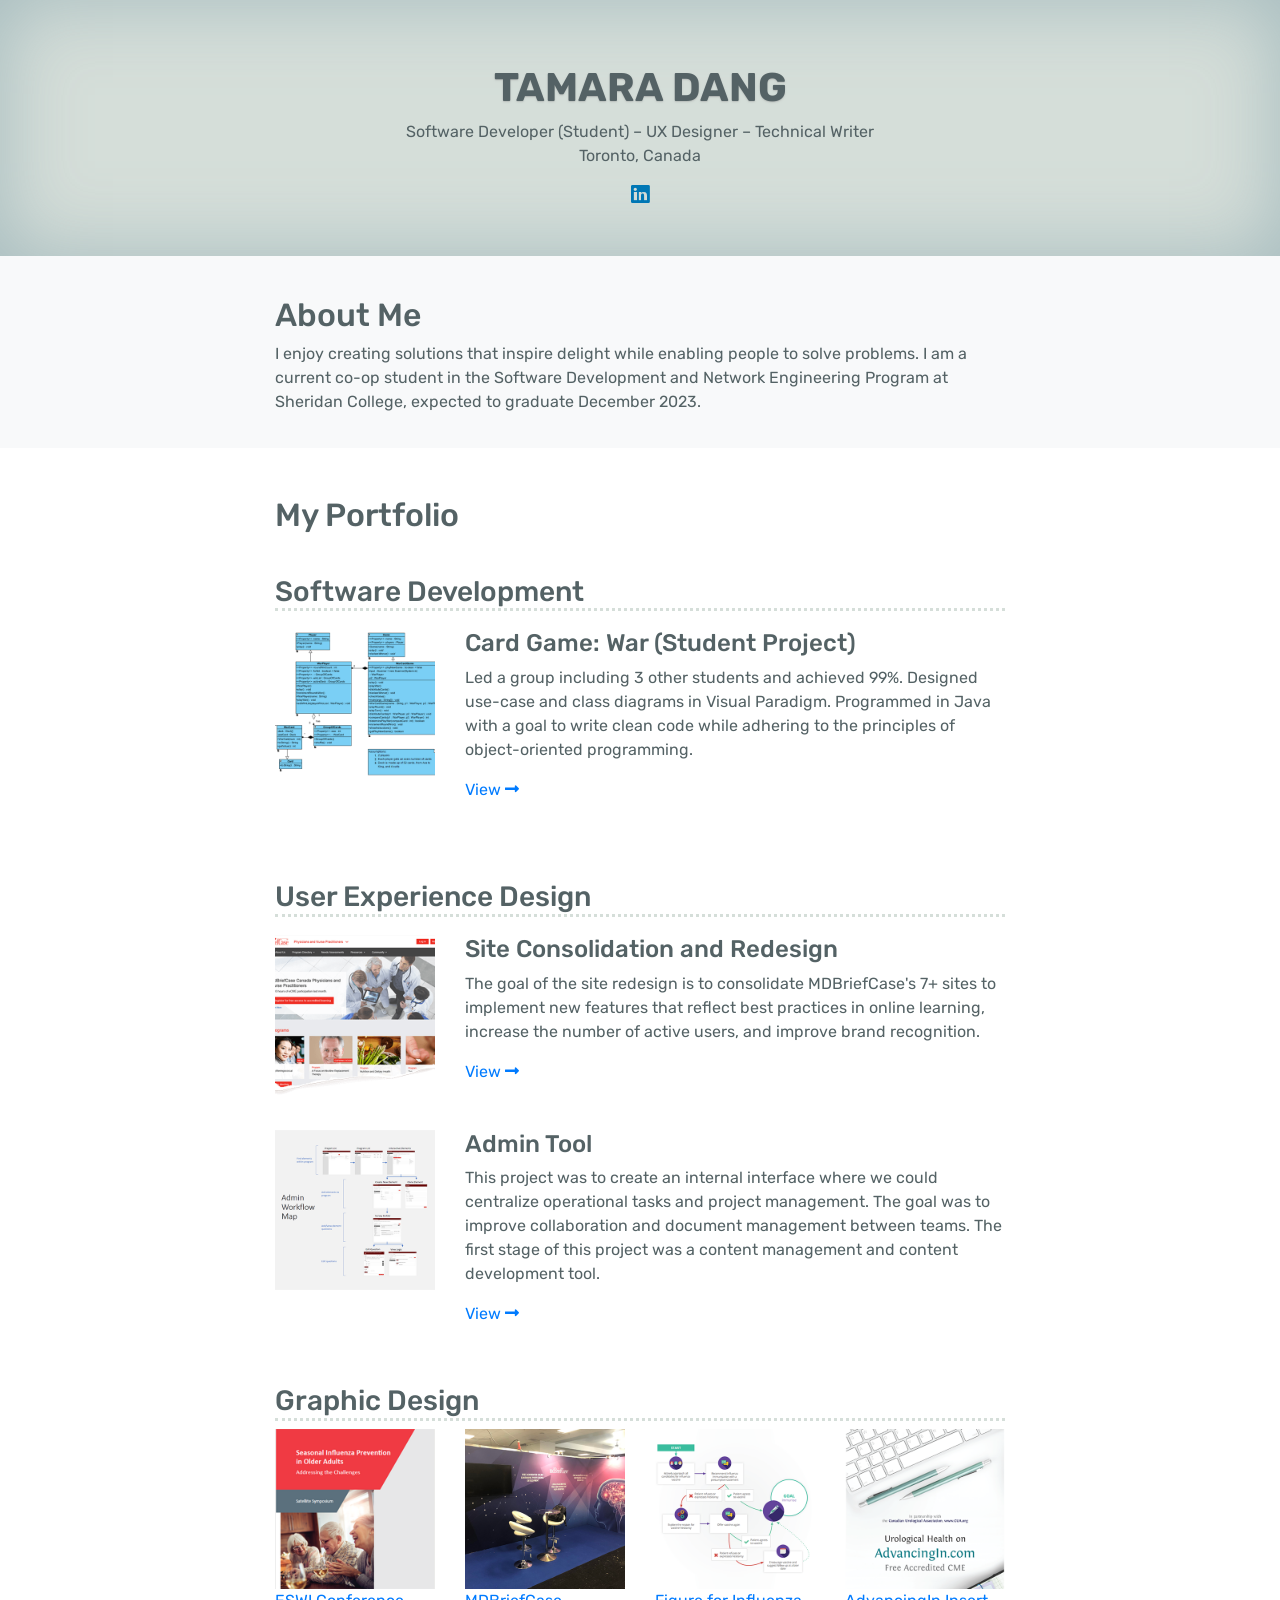
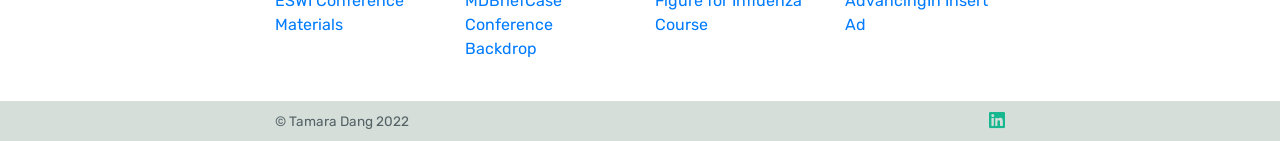
==== index.html @ b5dbda3a "moved portfolio to this repo" ====
<!DOCTYPE html>
<html lang="en">
  <head>
    <meta charset="utf-8">
    <meta name="viewport" content="width=device-width, initial-scale=1, shrink-to-fit=no">
    <meta name="description" content="">
    <meta name="author" content="Tamara Dang">
	<meta name="robots" content="noindex,nofollow">
	
	<title>Tamara Dang | Software Developer (Student) – UX Designer – Technical Writer</title>

    <!-- Lib CSS -->
    <link rel="stylesheet" href="https://maxcdn.bootstrapcdn.com/bootstrap/4.0.0/css/bootstrap.min.css" integrity="sha384-Gn5384xqQ1aoWXA+058RXPxPg6fy4IWvTNh0E263XmFcJlSAwiGgFAW/dAiS6JXm" crossorigin="anonymous">
	<link rel="stylesheet" href="https://use.fontawesome.com/releases/v5.7.2/css/all.css" integrity="sha384-fnmOCqbTlWIlj8LyTjo7mOUStjsKC4pOpQbqyi7RrhN7udi9RwhKkMHpvLbHG9Sr" crossorigin="anonymous">
	
	<!-- Common CSS -->
    <link rel="stylesheet" href="assets/common/css/style.css">

	<!-- Fonts -->
    <link href="https://fonts.googleapis.com/css?family=Rubik" rel="stylesheet"> 
  </head>

  <body>
  <div class="cover">
	  <div class="container text-center">
			<div class="row">
				<div class="col-md-12">
					<h1 class="cover-heading">Tamara Dang</h1>
					<p>Software Developer (Student) – UX Designer – Technical Writer<br/>Toronto, Canada</p>
					<p><a href="https://www.linkedin.com/in/tamaradang/" class="linkedin" title="LinkedIn"><i class="fab fa-linkedin fa-lg"></i></a></p>
				</div>
			</div>
	  </div>
  </div>
  <nav class="navbar navbar-expand-sm navbar-light bg-light justify-content-center">

    <div class="navbar-nav">
	  <div class="container section">
		<div class="row">
			<div class="col-lg-8 offset-lg-2">
			<h2>About Me</h2>
				<p>I enjoy creating solutions that inspire delight while enabling people to solve problems. I am a current co-op student in the Software Development and Network Engineering Program at Sheridan College, expected to graduate December 2023.</p>
			</div>
		</div>
      
    </div>
  </nav>
  
  <div class="container title">
  <div class="row">
		<div class="col-lg-8 offset-lg-2">
			<h2>My Portfolio</h2>
		</div>
	</div>
	</div>
	  <div class="container section">
	<div class="row">
		<div class="col-lg-8 offset-lg-2">
			<h3 class="heading">Software Development</h3>
		</div>
	</div>
	<div class="row" style="margin-bottom:30px;">
		<div class="col-sm-3 col-lg-2 offset-lg-2">
			<a href="https://github.com/tamaradang/WarCardGame"><img src="portfolio/images/WarCardGame_thumb.png" alt="" class="img-fluid"/></a>
		</div>
		<div class="col-sm-9 col-lg-6">
			<h4>Card Game: War (Student Project)</h4>
			<p>Led a group including 3 other students and achieved 99%. Designed use-case and class diagrams in Visual Paradigm. Programmed in Java with a goal to write clean code while adhering to the principles of object-oriented programming.</p>
			<p><a href="https://github.com/tamaradang/WarCardGame">View <i class="fas fa-long-arrow-alt-right"></i></a></p>
		</div>
	</div>
	</div>
	
	<div class="container section">
	<div class="row">
		<div class="col-lg-8 offset-lg-2">
			<h3 class="heading">User Experience Design</h3>
		</div>
	</div>
	<div class="row" style="margin-bottom:30px;">
		<div class="col-sm-3 col-lg-2 offset-lg-2">
			<a href="project/site-redesign/index.html"><img src="portfolio/images/site_redesign_thumb.png" alt="" class="img-fluid"/></a>
		</div>
		<div class="col-sm-9 col-lg-6">
			<h4>Site Consolidation and Redesign</h4>
			<p>The goal of the site redesign is to consolidate MDBriefCase's 7+ sites to implement new features that reflect best practices in online learning, increase the number of active users, and improve brand recognition.</p>
			<p><a href="project/site-redesign/index.html">View <i class="fas fa-long-arrow-alt-right"></i></a></p>
		</div>
	</div>
	<div class="row">
		<div class="col-sm-3 col-lg-2 offset-lg-2">
			<a href="project/admin-interface/index.html"><img src="portfolio/images/admin-tool_thumb.png" alt="" class="img-fluid"/></a>
		</div>
		<div class="col-sm-9 col-lg-6">
			<h4>Admin Tool</h4>
			<p>This project was to create an internal interface where we could centralize operational tasks and project management. The goal was to improve collaboration and document management between teams. The first stage of this project was a content management and content development tool.</p>
			<p><a href="project/admin-interface/index.html">View <i class="fas fa-long-arrow-alt-right"></i></a></p>
		</div>
	</div>
	</div>
	
	<!--<div class="container section">
	<div class="row">
		<div class="col-lg-8 offset-lg-2">
			<h3 class="heading">Technical Writing</h3>
		</div>
	</div>
	<div class="row" style="margin-bottom:30px;">
		<div class="col-sm-3 col-lg-2 offset-lg-2">
			<a href="portfolio/technical-writing/crosswalk.html"><img src="portfolio/images/crosswalk_thumb.png" alt="" class="img-fluid"/></a>
		</div>
		<div class="col-sm-9 col-lg-6">
			<h4>Crosswalk: A Game Guide (Student Project)</h4>
			<p>End user documentation created as a project for TCN800 - Technical Writing II. The deliverables included a documentation plan and the final user manual.</p>
			<p><a href="portfolio/technical-writing/crosswalk.html">View <i class="fas fa-long-arrow-alt-right"></i></a></p>
		</div>
	</div>
	</div>-->
	
	<div class="container section">
	<div class="row">
		<div class="col-lg-8 offset-lg-2">
			<h3 class="heading">Graphic Design</h3>
			
			<div class="row">
				<div class="col-sm-3">
					<a href="portfolio/graphic-design/ESWI-conference.html"><img src="portfolio/images/ESWI_thumb.png" alt="" class="img-fluid"/>ESWI Conference Materials</a>
				</div>
				<div class="col-sm-3">
					<a href="portfolio/graphic-design/MDBC-backdrop.html"><img src="portfolio/images/backdrop_thumb.png" alt="" class="img-fluid"/>
					MDBriefCase Conference Backdrop</a>
				</div>
				<div class="col-sm-3">
					<a href="portfolio/graphic-design/Influenza-figure.html"><img src="portfolio/images/Figure_thumb.png" alt="" class="img-fluid"/>
					Figure for Influenza Course</a>
				</div>
				<div class="col-sm-3">
					<a href="portfolio/graphic-design/AdvancingIn-Insert.html"><img src="portfolio/images/AI_insert_thumb.png" alt="" class="img-fluid"/>
					AdvancingIn Insert Ad</a>
				</div>
			</div>
		</div>
	</div>
	
	<!--<div class="row">
		<div class="col-md-8 offset-md-2">
			<h3>Technical Writing</h3>
		</div>
	</div>-->
  </div>
  
  <footer>
    <div class="container">
		<div class="row">
			<div class="col-sm-6 col-lg-4 offset-lg-2 text-xs-center">
			&copy; Tamara Dang 2022
			</div>
			<div class="col-sm-6 col-lg-4 text-right text-xs-center">
			<a href="https://www.linkedin.com/in/tamaradang/" class="linkedin" title="LinkedIn"><i class="fab fa-linkedin fa-lg"></i></a>
			</div>
		</div>
	</div>
  </footer>

  	  
  


    <!-- jQuery first, then Tether, then Bootstrap JS. -->
    <script src="https://code.jquery.com/jquery-3.2.1.slim.min.js" integrity="sha384-KJ3o2DKtIkvYIK3UENzmM7KCkRr/rE9/Qpg6aAZGJwFDMVNA/GpGFF93hXpG5KkN" crossorigin="anonymous"></script>
	<script src="https://cdnjs.cloudflare.com/ajax/libs/popper.js/1.12.9/umd/popper.min.js" integrity="sha384-ApNbgh9B+Y1QKtv3Rn7W3mgPxhU9K/ScQsAP7hUibX39j7fakFPskvXusvfa0b4Q" crossorigin="anonymous"></script>
	<script src="https://maxcdn.bootstrapcdn.com/bootstrap/4.0.0/js/bootstrap.min.js" integrity="sha384-JZR6Spejh4U02d8jOt6vLEHfe/JQGiRRSQQxSfFWpi1MquVdAyjUar5+76PVCmYl" crossorigin="anonymous"></script>
  </body>
</html>
---- assets/common/css/style.css ----
html,
body {
  height: 100%;
  font-family: 'Rubik', sans-serif;
  color: #546265;
}

body {

}

/* Links */
.cover a {
	color: #0077b5;
}
.cover a:focus,
.cover a:hover {
  color: #5e807f;
}

.navbar-light .navbar-nav .nav-link:focus, .navbar-light .navbar-nav .nav-link:hover {
    color: #17b890;
}

/* Cover */
.cover {
	padding: 4rem 2rem 2rem;
    background-color: #D5DED9;
    justify-content: center;
	box-shadow: inset 0 0 5rem rgba(153, 178, 183, .8);
}
.cover-heading {
	font-weight: bold;
	text-transform: uppercase;
	text-shadow: 0 .05rem .1rem rgba(155, 155, 155, .5);
}
.title {
	padding-top: 3rem;
}
.section {
	padding-top: 2rem;
}
.section .row {
	margin-bottom: 10px;
}
.image {
	margin: 45px 0;
}
.category {
	color: #5e807f;
}
.view-callout {
	display:inline-block;
	padding: 1rem;
	border: 1px solid #D5DED9;
	width:100%;
	margin: 15px 0;
}
.view-callout i {
	display:inline-block;
	float:left;
	width:40px;
	height:40px;
	color: #17b890;
	line-height:40px;
	text-align:center;
}
.view-callout .item-text {
	margin-left: 50px;
}
footer {
	background-color: #D5DED9;
	font-size: 0.85em;
	padding: 10px;
	margin-top: 30px;
}
footer a,
footer a:focus {
  color: #17b890;
}
footer a:hover {
	color: #5e807f;
}
/* Cover */
.heading {
	border-bottom: 3px dotted #D5DED9;
}
/**/
@media (max-width: 575px) {
  .text-xs-center {
    text-align: center!important;
  } 
}
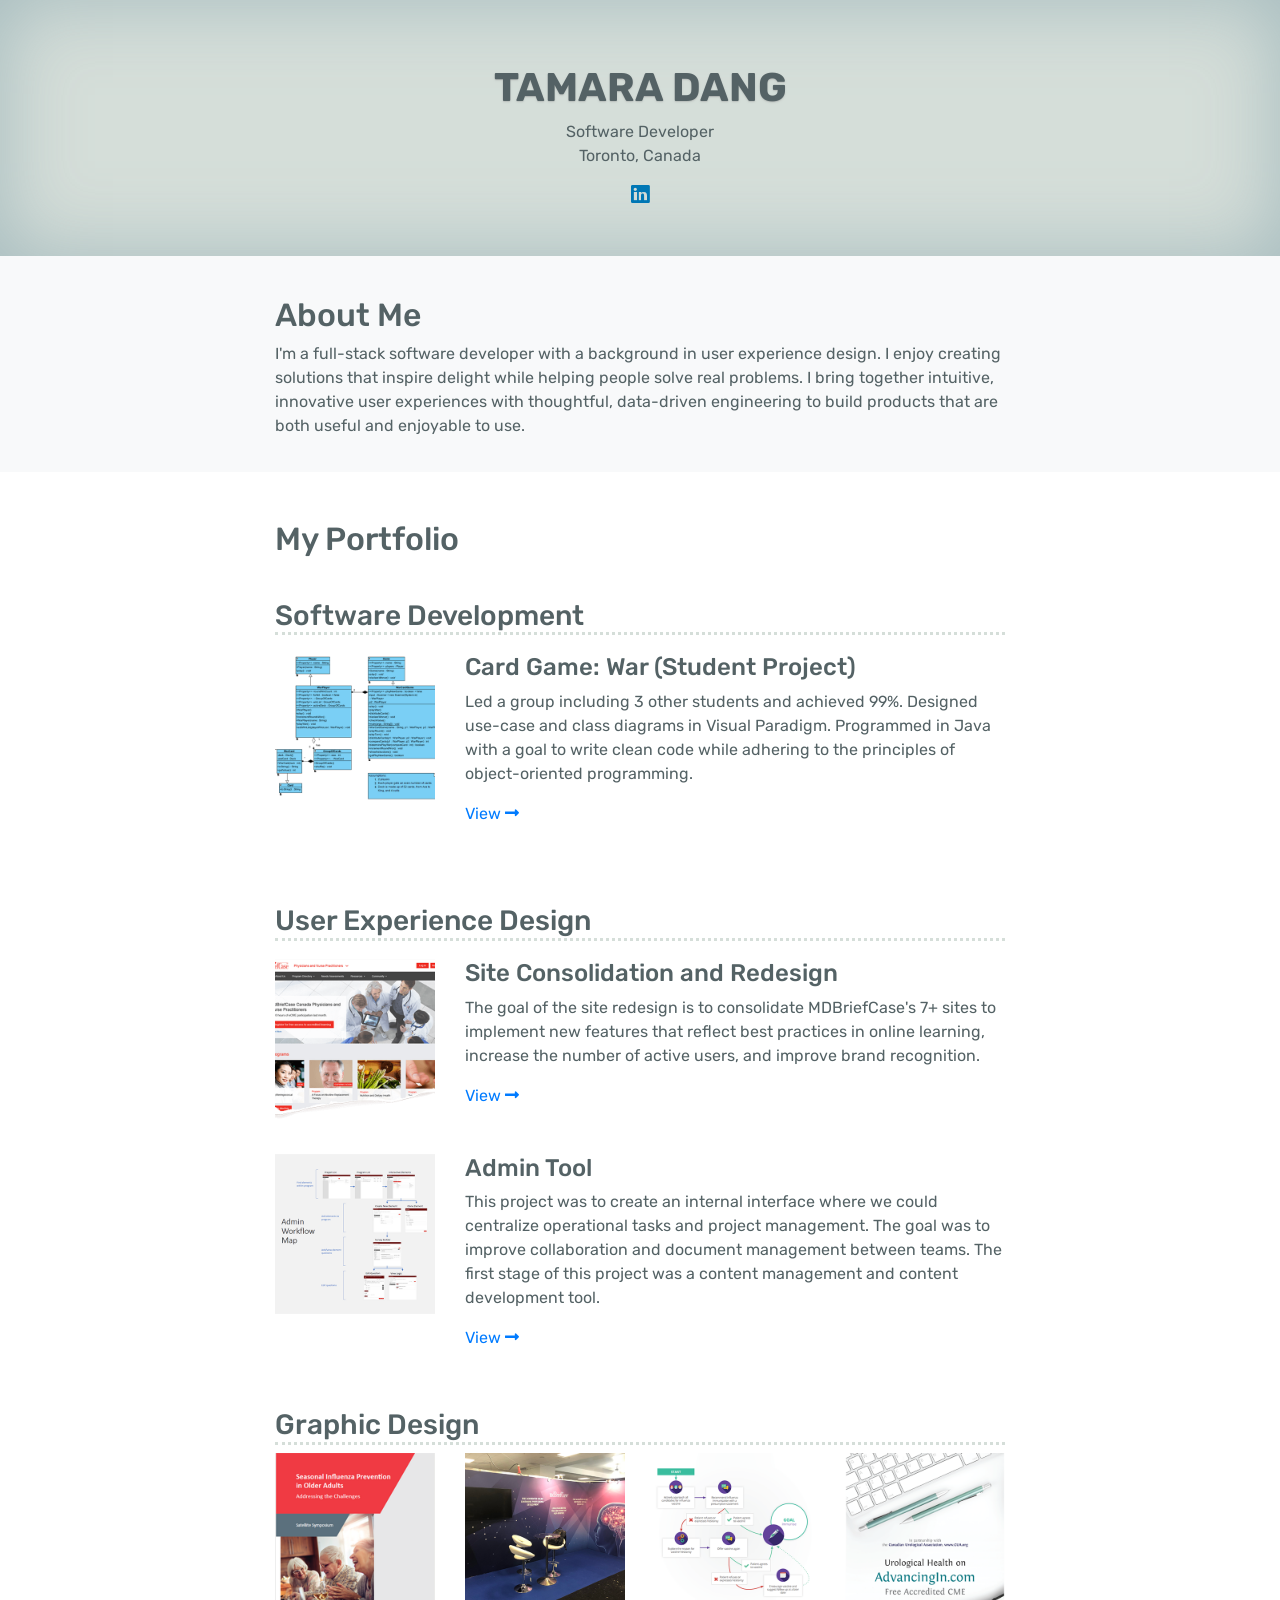
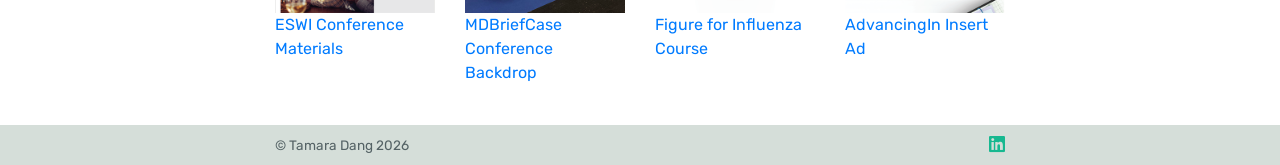
==== commit f0a2be8d: "update for 2026" ====
--- a/index.html
+++ b/index.html
@@ -7,7 +7,7 @@
     <meta name="author" content="Tamara Dang">
 	<meta name="robots" content="noindex,nofollow">
 	
-	<title>Tamara Dang | Software Developer (Student) – UX Designer – Technical Writer</title>
+	<title>Tamara Dang | Software Developer</title>
 
     <!-- Lib CSS -->
     <link rel="stylesheet" href="https://maxcdn.bootstrapcdn.com/bootstrap/4.0.0/css/bootstrap.min.css" integrity="sha384-Gn5384xqQ1aoWXA+058RXPxPg6fy4IWvTNh0E263XmFcJlSAwiGgFAW/dAiS6JXm" crossorigin="anonymous">
@@ -26,7 +26,7 @@
 			<div class="row">
 				<div class="col-md-12">
 					<h1 class="cover-heading">Tamara Dang</h1>
-					<p>Software Developer (Student) – UX Designer – Technical Writer<br/>Toronto, Canada</p>
+					<p>Software Developer<br/>Toronto, Canada</p>
 					<p><a href="https://www.linkedin.com/in/tamaradang/" class="linkedin" title="LinkedIn"><i class="fab fa-linkedin fa-lg"></i></a></p>
 				</div>
 			</div>
@@ -39,7 +39,7 @@
 		<div class="row">
 			<div class="col-lg-8 offset-lg-2">
 			<h2>About Me</h2>
-				<p>I enjoy creating solutions that inspire delight while enabling people to solve problems. I am a current co-op student in the Software Development and Network Engineering Program at Sheridan College, expected to graduate December 2023.</p>
+				<p>I'm a full-stack software developer with a background in user experience design. I enjoy creating solutions that inspire delight while helping people solve real problems. I bring together intuitive, innovative user experiences with thoughtful, data-driven engineering to build products that are both useful and enjoyable to use.</p>
 			</div>
 		</div>
       
@@ -153,7 +153,7 @@
     <div class="container">
 		<div class="row">
 			<div class="col-sm-6 col-lg-4 offset-lg-2 text-xs-center">
-			&copy; Tamara Dang 2022
+			&copy; Tamara Dang 2026
 			</div>
 			<div class="col-sm-6 col-lg-4 text-right text-xs-center">
 			<a href="https://www.linkedin.com/in/tamaradang/" class="linkedin" title="LinkedIn"><i class="fab fa-linkedin fa-lg"></i></a>
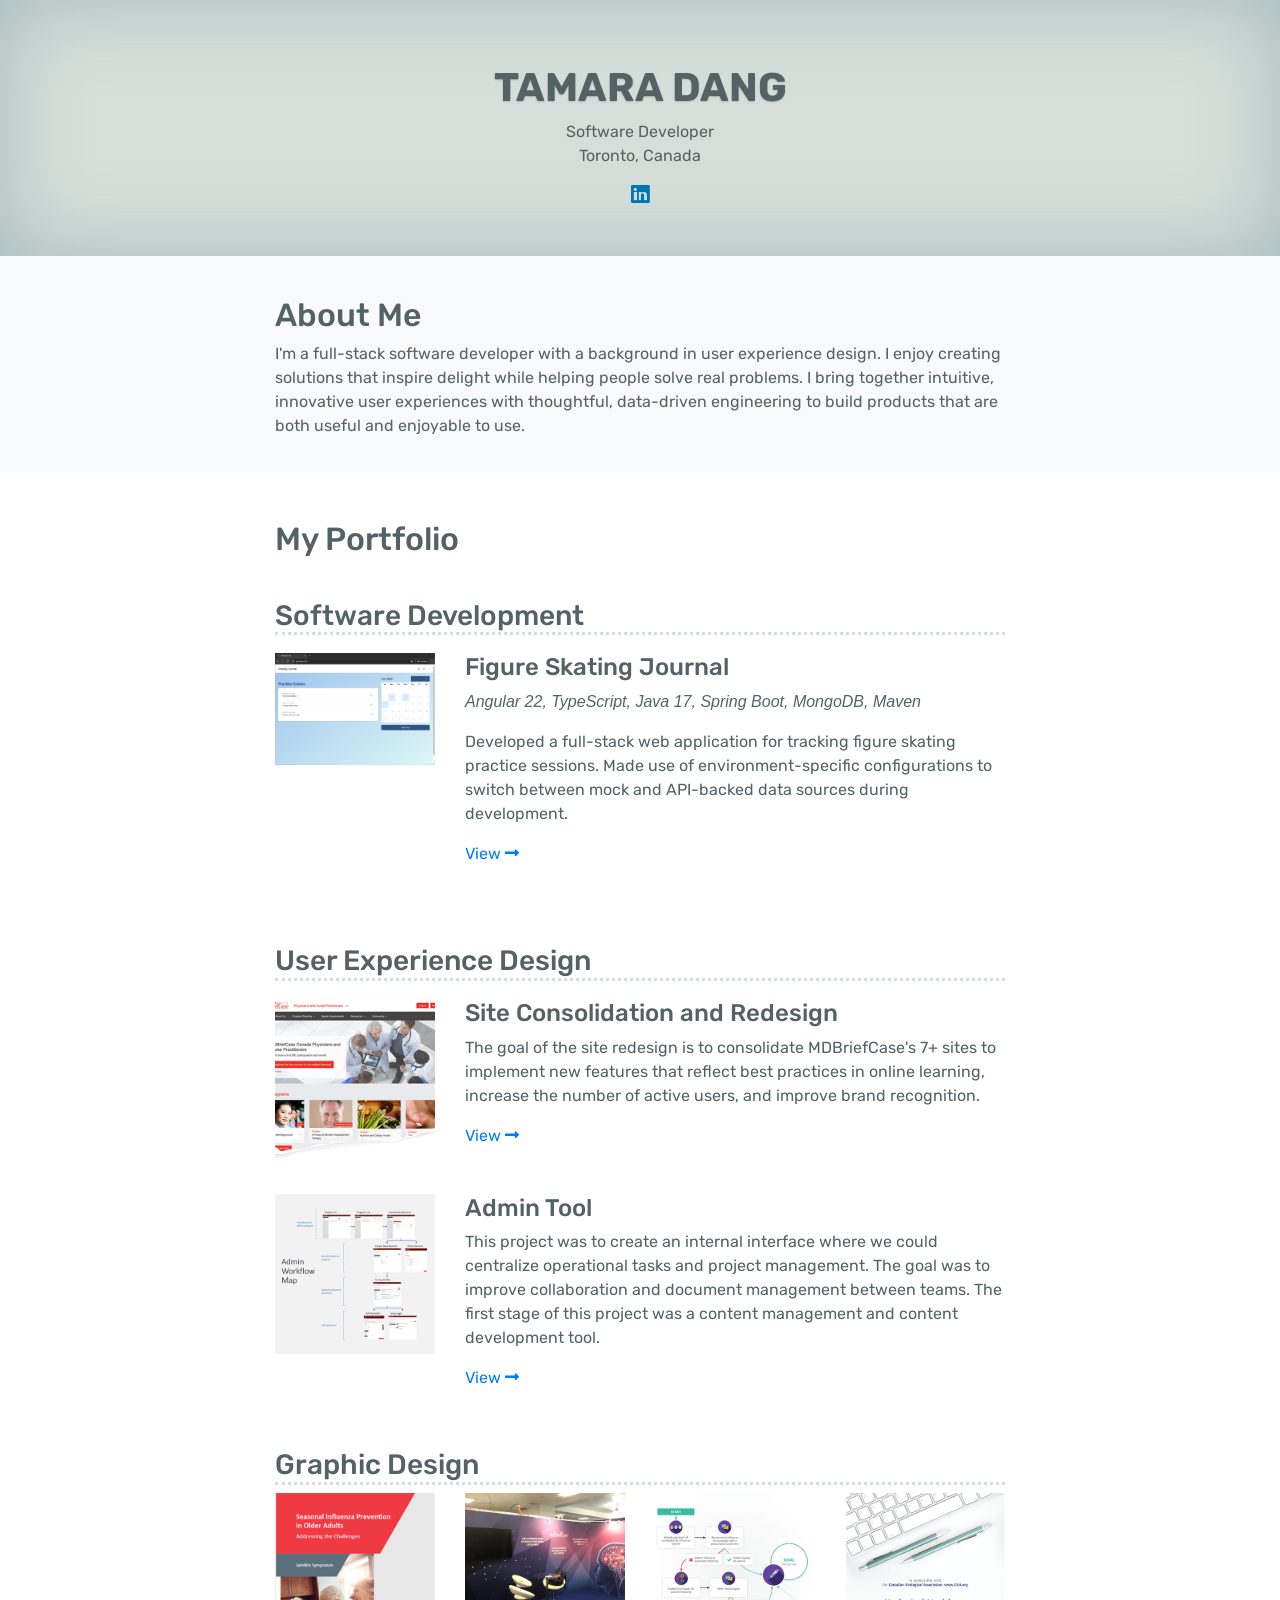
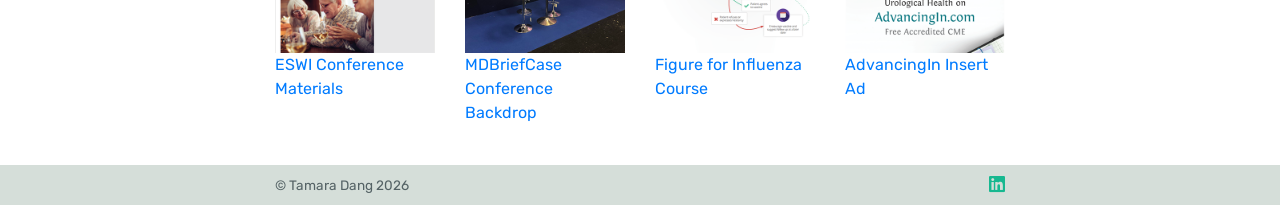
==== commit b9b5fffc: "added dev project" ====
--- a/index.html
+++ b/index.html
@@ -61,12 +61,13 @@
 	</div>
 	<div class="row" style="margin-bottom:30px;">
 		<div class="col-sm-3 col-lg-2 offset-lg-2">
-			<a href="https://github.com/tamaradang/WarCardGame"><img src="portfolio/images/WarCardGame_thumb.png" alt="" class="img-fluid"/></a>
+			<a href="https://github.com/tamaradang/WarCardGame"><img src="portfolio/images/skating-journal_thumb.png" alt="" class="img-fluid"/></a>
 		</div>
 		<div class="col-sm-9 col-lg-6">
-			<h4>Card Game: War (Student Project)</h4>
-			<p>Led a group including 3 other students and achieved 99%. Designed use-case and class diagrams in Visual Paradigm. Programmed in Java with a goal to write clean code while adhering to the principles of object-oriented programming.</p>
-			<p><a href="https://github.com/tamaradang/WarCardGame">View <i class="fas fa-long-arrow-alt-right"></i></a></p>
+			<h4>Figure Skating Journal</h4>
+			<p><em>Angular 22, TypeScript, Java 17, Spring Boot, MongoDB, Maven</em></p>
+			<p>Developed a full-stack web application for tracking figure skating practice sessions. Made use of environment-specific configurations to switch between mock and API-backed data sources during development.</p>
+			<p><a href="https://github.com/tamaradang/skating-journal">View <i class="fas fa-long-arrow-alt-right"></i></a></p>
 		</div>
 	</div>
 	</div>
